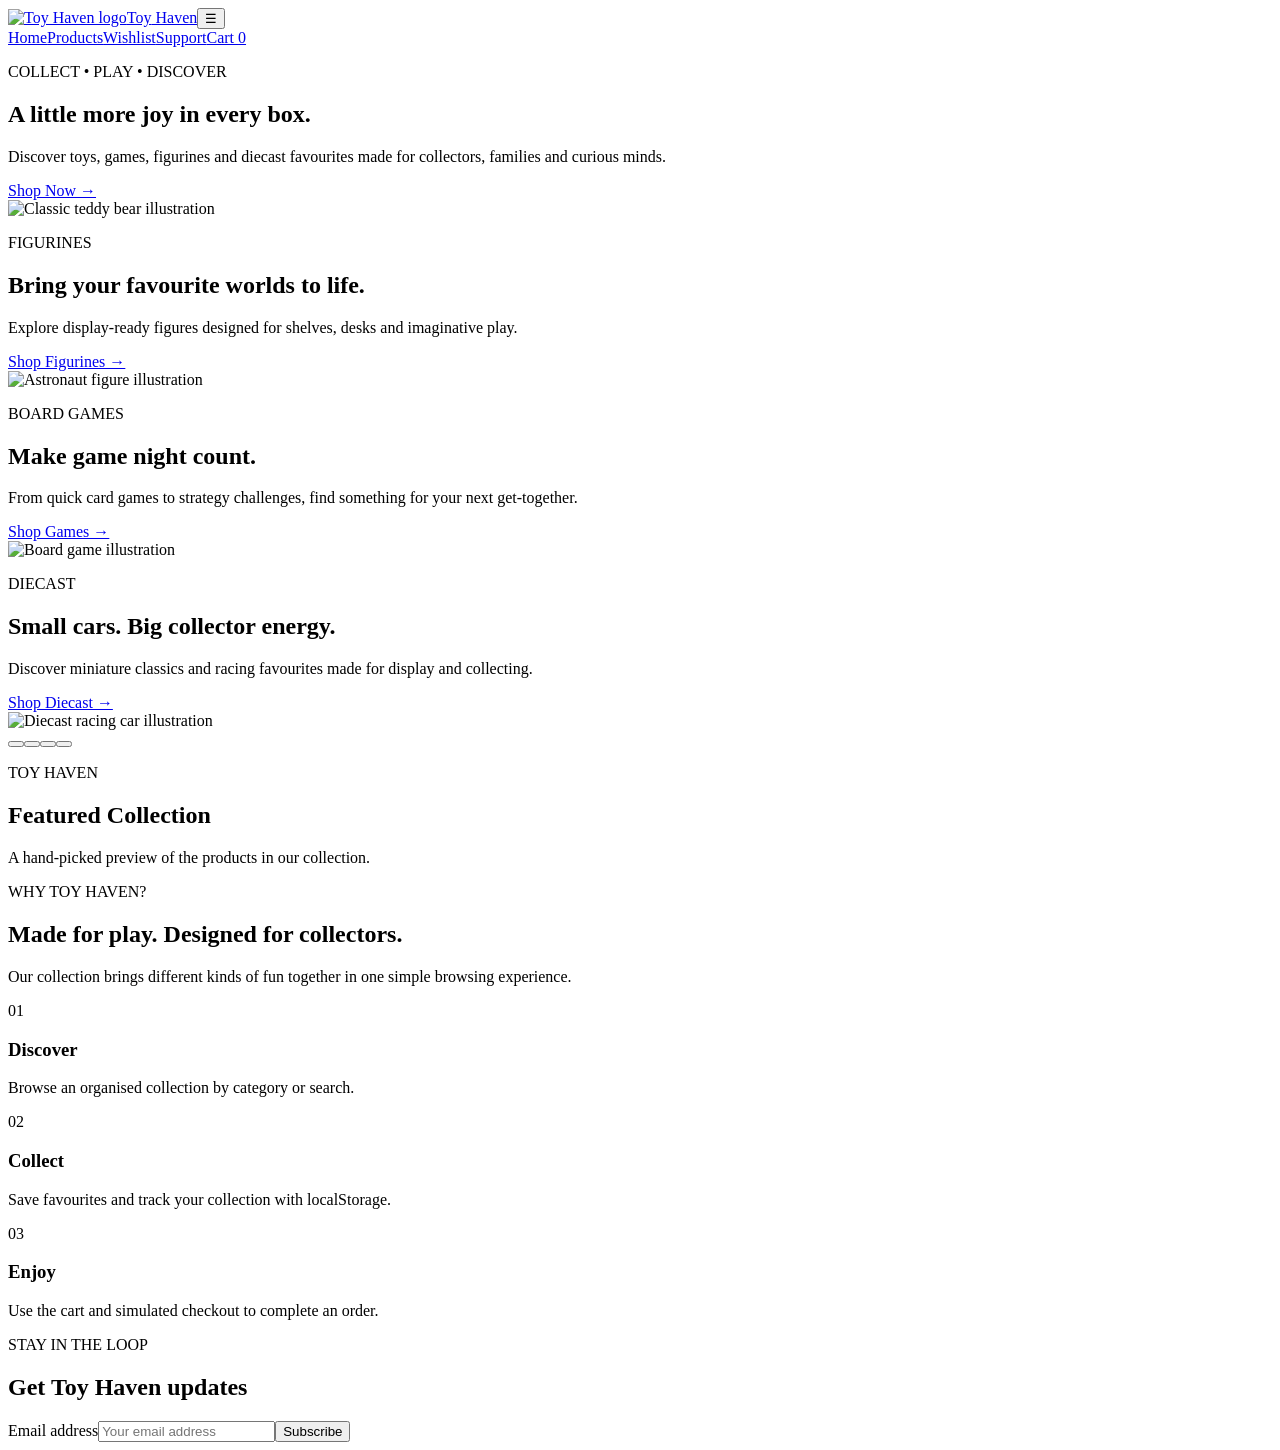
==== index.html @ 3252e7b7 "Add files via upload Upload Toy Haven website" ====
<!doctype html>
<html lang="en">
  <head>
    <meta charset="UTF-8" />
    <meta name="viewport" content="width=device-width, initial-scale=1.0" />
    <meta
      name="description"
      content="Toy Haven is a modern online toy and collectibles store for figurines, toys, board games and diecast cars."
    />
    <meta name="theme-color" content="#17243a" />
    <meta name="author" content="Toy Haven" />
    <title>Toy Haven | Home</title>
    <link rel="icon" href="images/favicon.svg" type="image/svg+xml" />
    <link rel="manifest" href="manifest.json" />
    <link rel="stylesheet" href="css/style.css" />
    <link rel="stylesheet" href="css/enhancements.css" />
  </head>
  <body>
    <header class="site-header">
      <a class="brand" href="index.html" aria-label="Toy Haven home"
        ><img src="images/logo.png" alt="Toy Haven logo" /><span
          class="brand-name"
          ><span>Toy</span> Haven</span
        ></a
      ><button
        class="menu-toggle"
        aria-label="Open navigation"
        aria-expanded="false"
      >
        ☰
      </button>
      <nav class="main-nav" aria-label="Main navigation">
        <a class="active" href="index.html">Home</a
        ><a class="" href="products.html">Products</a
        ><a class="" href="wishlist.html">Wishlist</a
        ><a class="" href="feedback.html">Support</a
        ><a class="" href="cart.html">Cart <span class="cart-count">0</span></a>
      </nav>
    </header>
    <main>
      <section class="hero" aria-label="Toy Haven promotions">
        <div class="hero-slide active">
          <div class="hero-copy">
            <p class="eyebrow">COLLECT • PLAY • DISCOVER</p>
            <h1>A little more joy in every box.</h1>
            <p>
              Discover toys, games, figurines and diecast favourites made for
              collectors, families and curious minds.
            </p>
            <a class="button" href="products.html">Shop Now →</a>
          </div>
          <div class="hero-art">
            <div class="hero-art-card">
              <img
                src="images/products/teddy-photo.png"
                alt="Classic teddy bear illustration"
              />
            </div>
          </div>
        </div>
        <div class="hero-slide">
          <div class="hero-copy">
            <p class="eyebrow">FIGURINES</p>
            <h1>Bring your favourite worlds to life.</h1>
            <p>
              Explore display-ready figures designed for shelves, desks and
              imaginative play.
            </p>
            <a class="button" href="products.html?category=Figurines"
              >Shop Figurines →</a
            >
          </div>
          <div class="hero-art">
            <div class="hero-art-card">
              <img
                src="images/products/astronaut-photo.png"
                alt="Astronaut figure illustration"
              />
            </div>
          </div>
        </div>
        <div class="hero-slide">
          <div class="hero-copy">
            <p class="eyebrow">BOARD GAMES</p>
            <h1>Make game night count.</h1>
            <p>
              From quick card games to strategy challenges, find something for
              your next get-together.
            </p>
            <a class="button" href="products.html?category=Board%20Games"
              >Shop Games →</a
            >
          </div>
          <div class="hero-art">
            <div class="hero-art-card">
              <img
                src="images/products/strategy-game-photo.png"
                alt="Board game illustration"
              />
            </div>
          </div>
        </div>
        <div class="hero-slide">
          <div class="hero-copy">
            <p class="eyebrow">DIECAST</p>
            <h1>Small cars. Big collector energy.</h1>
            <p>
              Discover miniature classics and racing favourites made for display
              and collecting.
            </p>
            <a class="button" href="products.html?category=Diecast%20Cars"
              >Shop Diecast →</a
            >
          </div>
          <div class="hero-art">
            <div class="hero-art-card">
              <img
                src="images/products/racing-car-photo.png"
                alt="Diecast racing car illustration"
              />
            </div>
          </div>
        </div>
        <div class="hero-dots" aria-label="Choose promotion">
          <button
            class="hero-dot active"
            aria-label="Promotion 1"
            aria-current="true"
          ></button
          ><button
            class="hero-dot"
            aria-label="Promotion 2"
            aria-current="false"
          ></button
          ><button
            class="hero-dot"
            aria-label="Promotion 3"
            aria-current="false"
          ></button
          ><button
            class="hero-dot"
            aria-label="Promotion 4"
            aria-current="false"
          ></button>
        </div>
      </section>
      <section class="section reveal">
        <div class="section-heading">
          <p class="eyebrow">TOY HAVEN</p>
          <h2>Featured Collection</h2>
          <p>A hand-picked preview of the products in our collection.</p>
        </div>
        <div id="featured-products" class="product-grid"></div>
      </section>
      <section class="potd reveal">
        <div id="product-of-day" class="potd-card"></div>
      </section>
      <section class="section split-section reveal">
        <div>
          <p class="eyebrow">WHY TOY HAVEN?</p>
          <h2>Made for play. Designed for collectors.</h2>
          <p>
            Our collection brings different kinds of fun together in one simple
            browsing experience.
          </p>
        </div>
        <div class="feature-list">
          <article>
            <span>01</span>
            <h3>Discover</h3>
            <p>Browse an organised collection by category or search.</p>
          </article>
          <article>
            <span>02</span>
            <h3>Collect</h3>
            <p>Save favourites and track your collection with localStorage.</p>
          </article>
          <article>
            <span>03</span>
            <h3>Enjoy</h3>
            <p>Use the cart and simulated checkout to complete an order.</p>
          </article>
        </div>
      </section>
      <section class="newsletter reveal">
        <div>
          <p class="eyebrow">STAY IN THE LOOP</p>
          <h2>Get Toy Haven updates</h2>
        </div>
        <form id="newsletter-form" class="inline-form">
          <label class="sr-only" for="newsletter-email">Email address</label
          ><input
            id="newsletter-email"
            type="email"
            placeholder="Your email address"
            required
          /><button class="button" type="submit">Subscribe</button>
        </form>
      </section>
    </main>
    <footer class="site-footer"></footer>
    <div id="product-modal" class="modal" hidden>
      <div class="modal-backdrop" aria-hidden="true"></div>
      <div
        class="modal-dialog"
        role="dialog"
        aria-modal="true"
        aria-labelledby="modal-title"
      >
        <button
          class="modal-close"
          type="button"
          aria-label="Close product details"
        >
          ×
        </button>
        <div class="modal-image"></div>
        <div class="modal-content">
          <p class="eyebrow modal-category"></p>
          <h2 id="modal-title" class="modal-title"></h2>
          <p class="modal-description"></p>
          <strong class="modal-price"></strong>
          <div class="button-row">
            <button type="button" class="button modal-add-cart">
              Add to Cart</button
            ><button type="button" class="button button-outline modal-wishlist">
              ♡ Wishlist
            </button>
          </div>
        </div>
      </div>
    </div>
    <script src="js/products.js"></script>
    <script src="js/main.js"></script>
  </body>
</html>
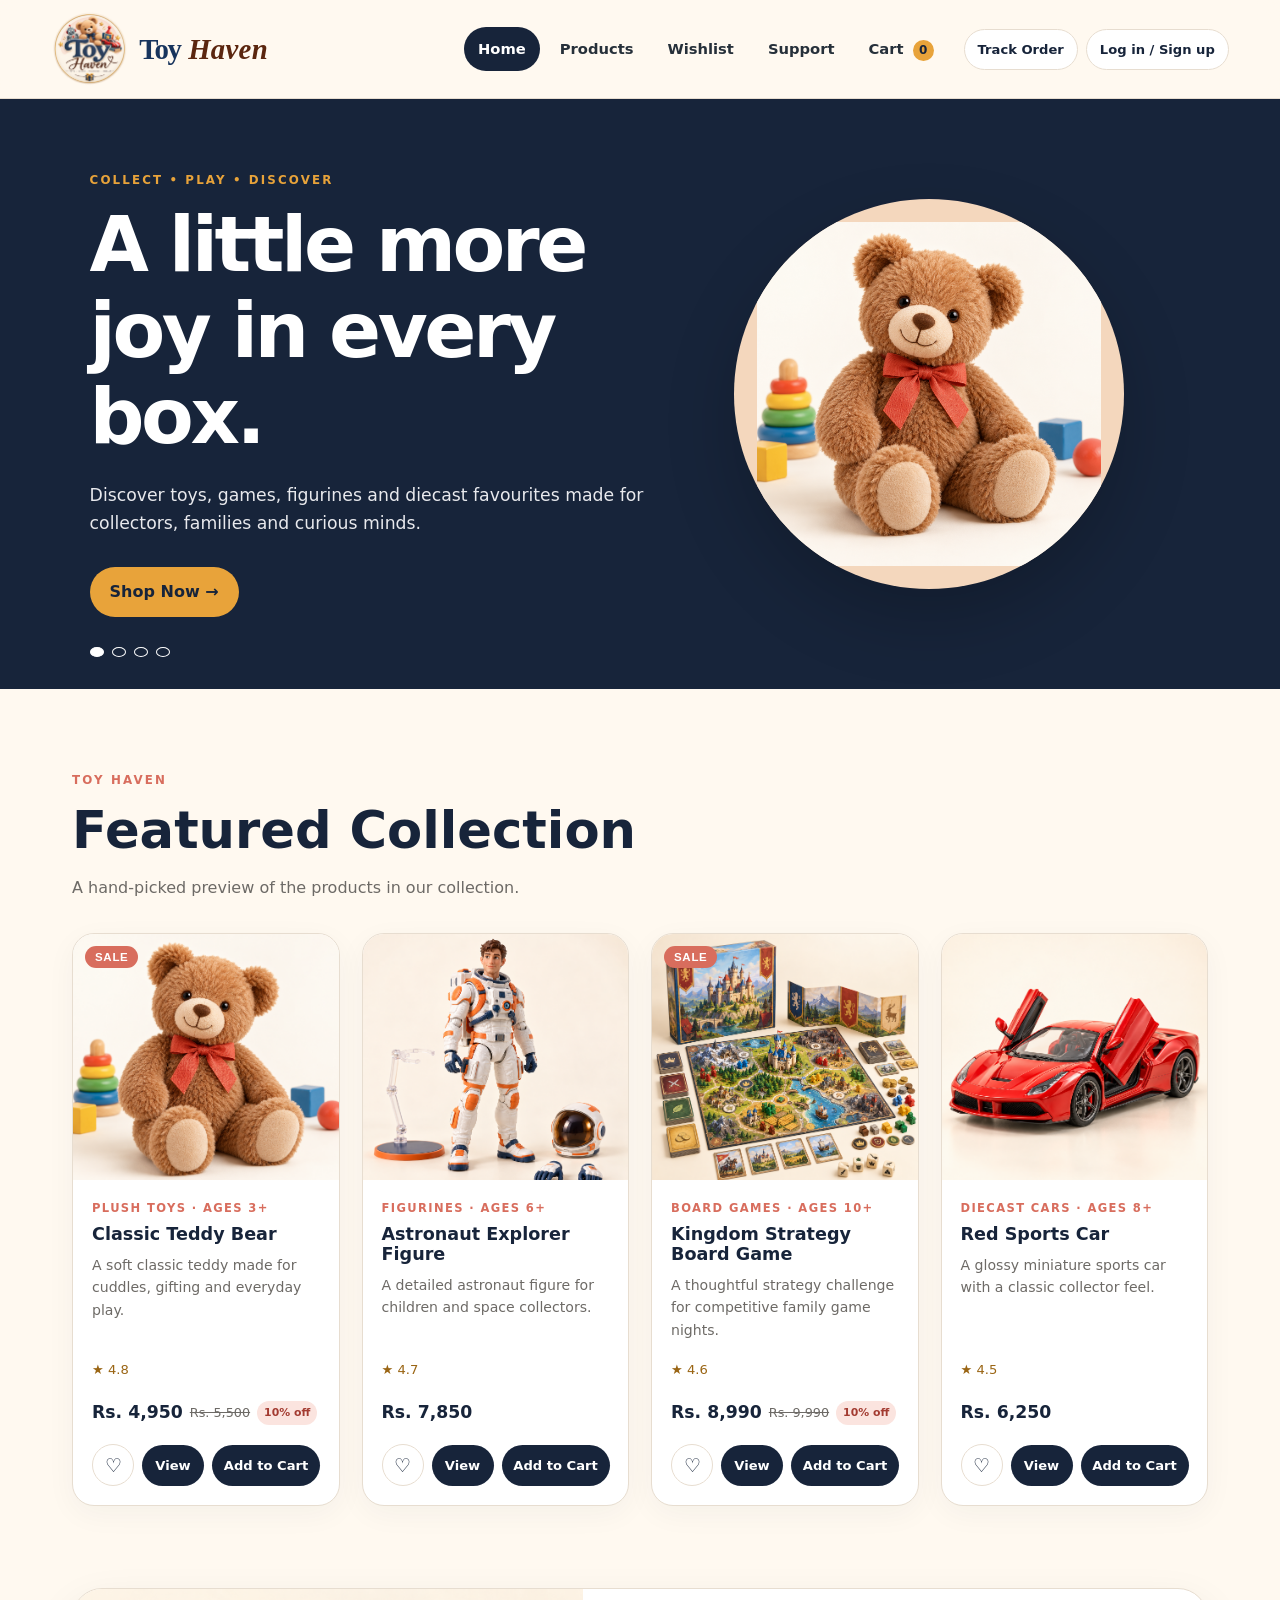
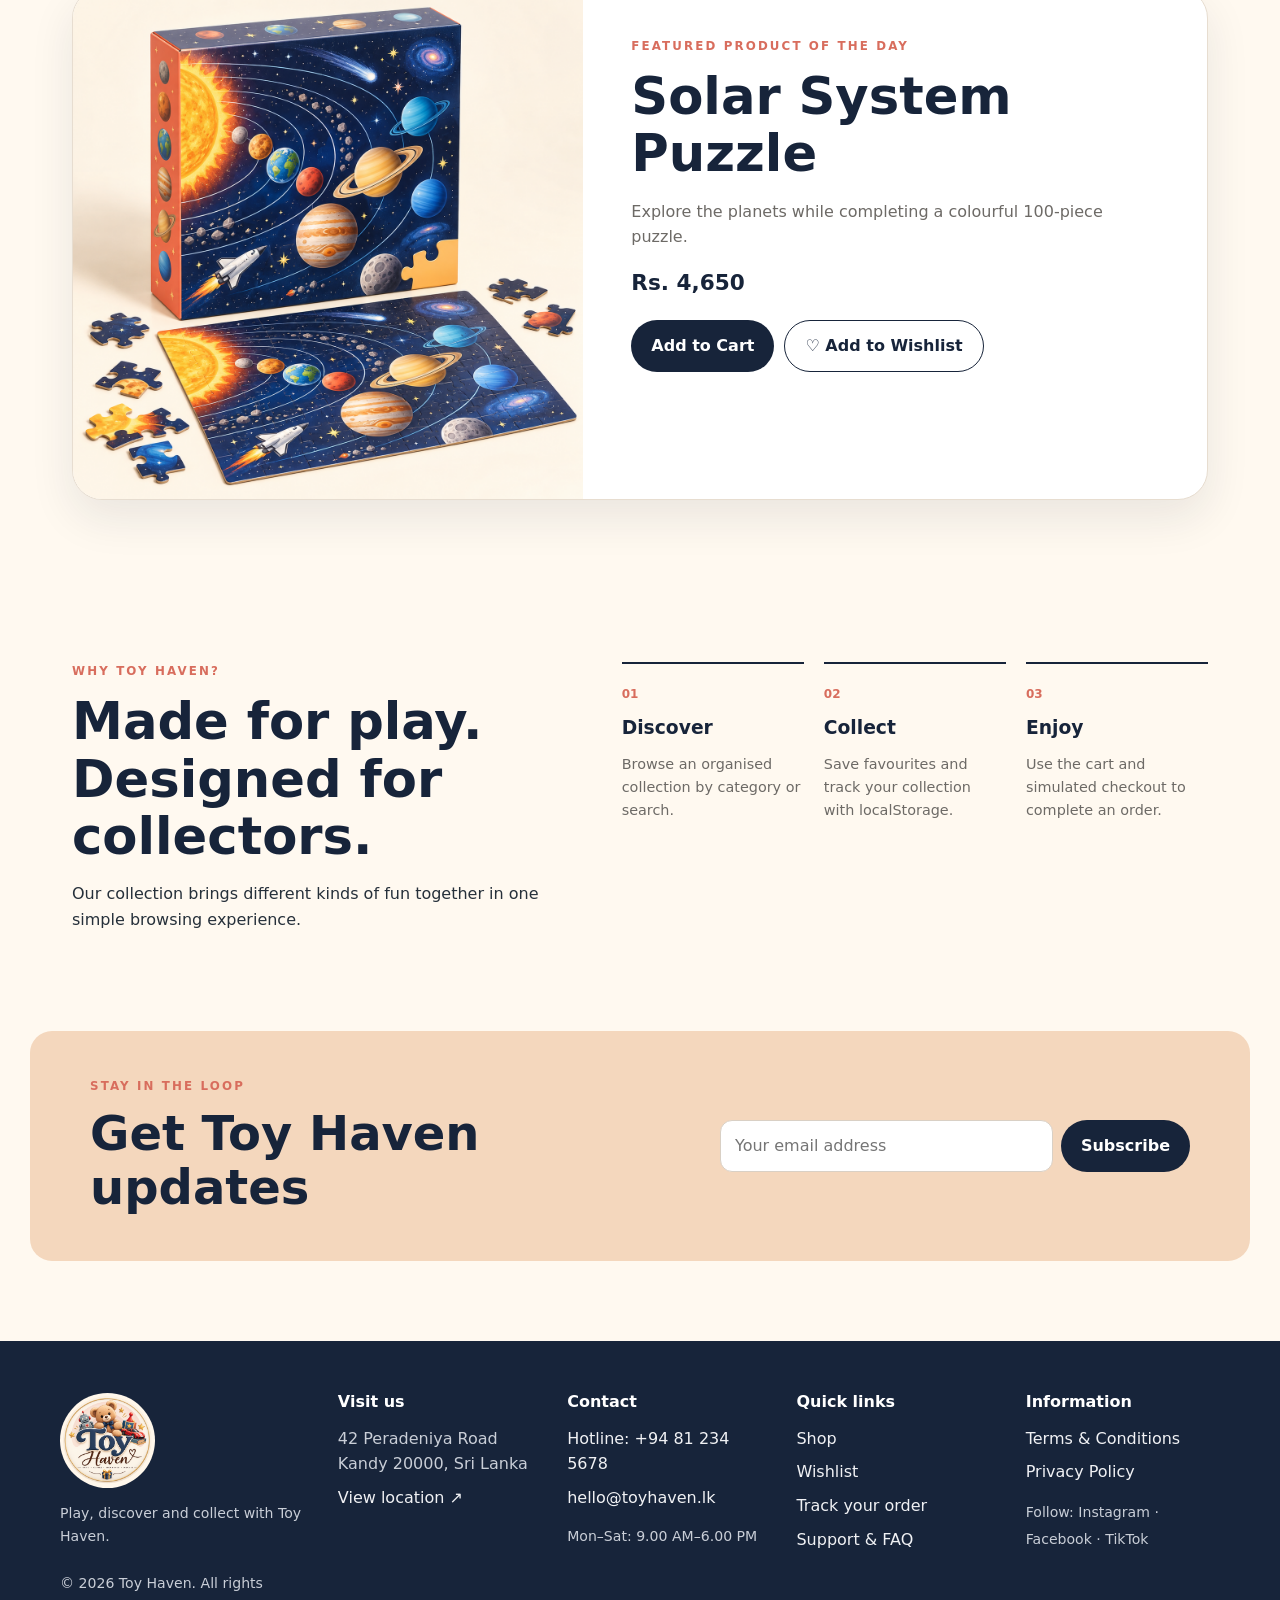
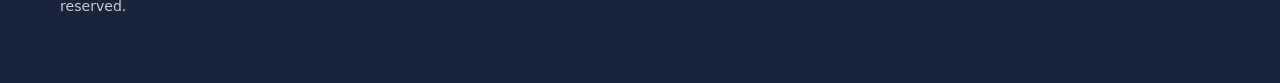
==== commit 105ac258: "Fix HTML validation issues" ====
--- a/index.html
+++ b/index.html
@@ -121,7 +121,7 @@
             </div>
           </div>
         </div>
-        <div class="hero-dots" aria-label="Choose promotion">
+        <div class="hero-dots" role="group" aria-label="Choose promotion">
           <button
             class="hero-dot active"
             aria-label="Promotion 1"
@@ -153,6 +153,7 @@
         <div id="featured-products" class="product-grid"></div>
       </section>
       <section class="potd reveal">
+        <h2 class="sr-only">Featured Product of the Day</h2>
         <div id="product-of-day" class="potd-card"></div>
       </section>
       <section class="section split-section reveal">
@@ -217,7 +218,7 @@
         <div class="modal-image"></div>
         <div class="modal-content">
           <p class="eyebrow modal-category"></p>
-          <h2 id="modal-title" class="modal-title"></h2>
+          <h2 id="modal-title" class="modal-title">Product Details</h2>
           <p class="modal-description"></p>
           <strong class="modal-price"></strong>
           <div class="button-row">
--- a/css/style.css
+++ b/css/style.css
@@ -0,0 +1,948 @@
+:root {
+  --navy: #17243a;
+  --ink: #26303a;
+  --cream: #fff9f0;
+  --paper: #ffffff;
+  --peach: #f4d7bd;
+  --gold: #e8a33a;
+  --rose: #d86d5d;
+  --sage: #7b9e78;
+  --blue: #6d87b5;
+  --line: #e7ddd0;
+  --muted: #6d6a66;
+  --shadow: 0 18px 45px rgba(23, 36, 58, 0.09);
+  --radius: 22px;
+}
+* {
+  box-sizing: border-box;
+}
+html {
+  scroll-behavior: smooth;
+}
+body {
+  margin: 0;
+  font-family:
+    Inter,
+    system-ui,
+    -apple-system,
+    BlinkMacSystemFont,
+    "Segoe UI",
+    sans-serif;
+  background: var(--cream);
+  color: var(--ink);
+  line-height: 1.6;
+}
+body.modal-open {
+  overflow: hidden;
+}
+img {
+  max-width: 100%;
+  display: block;
+}
+a {
+  color: inherit;
+}
+.sr-only {
+  position: absolute;
+  width: 1px;
+  height: 1px;
+  padding: 0;
+  margin: -1px;
+  overflow: hidden;
+  clip: rect(0, 0, 0, 0);
+  white-space: nowrap;
+  border: 0;
+}
+.site-header {
+  position: sticky;
+  top: 0;
+  z-index: 50;
+  background: rgba(255, 249, 240, 0.94);
+  backdrop-filter: blur(12px);
+  border-bottom: 1px solid var(--line);
+  display: flex;
+  align-items: center;
+  justify-content: space-between;
+  padding: 10px clamp(18px, 4vw, 58px);
+}
+.brand img {
+  width: 78px;
+  height: 78px;
+  object-fit: contain;
+}
+.main-nav {
+  display: flex;
+  align-items: center;
+  gap: 6px;
+}
+.main-nav a {
+  padding: 10px 14px;
+  text-decoration: none;
+  border-radius: 999px;
+  font-size: 0.92rem;
+  font-weight: 650;
+}
+.main-nav a:hover,
+.main-nav a.active {
+  background: var(--navy);
+  color: #fff;
+}
+.cart-count {
+  display: inline-grid;
+  place-items: center;
+  min-width: 21px;
+  height: 21px;
+  padding: 0 5px;
+  border-radius: 50%;
+  background: var(--gold);
+  color: var(--navy);
+  font-size: 0.75rem;
+  margin-left: 4px;
+}
+.menu-toggle {
+  display: none;
+  border: 0;
+  background: transparent;
+  font-size: 1.7rem;
+  color: var(--navy);
+  cursor: pointer;
+}
+.hero {
+  position: relative;
+  min-height: 590px;
+  overflow: hidden;
+  background: var(--navy);
+  color: #fff;
+}
+.hero-slide {
+  position: absolute;
+  inset: 0;
+  display: grid;
+  grid-template-columns: 1.05fr 0.95fr;
+  align-items: center;
+  padding: 70px clamp(24px, 7vw, 110px);
+  opacity: 0;
+  transform: scale(1.02);
+  transition:
+    opacity 0.7s ease,
+    transform 1.2s ease;
+  pointer-events: none;
+}
+.hero-slide.active {
+  opacity: 1;
+  transform: scale(1);
+  pointer-events: auto;
+}
+.hero-copy {
+  max-width: 620px;
+}
+.eyebrow {
+  font-size: 0.74rem;
+  letter-spacing: 0.18em;
+  font-weight: 800;
+  margin: 0 0 12px;
+  color: var(--rose);
+}
+.hero .eyebrow {
+  color: var(--gold);
+}
+h1,
+h2,
+h3 {
+  line-height: 1.12;
+  color: var(--navy);
+}
+h1 {
+  font-size: clamp(2.6rem, 6vw, 5.5rem);
+  letter-spacing: -0.045em;
+  margin: 0 0 22px;
+}
+.hero h1 {
+  color: #fff;
+}
+.hero p:not(.eyebrow) {
+  font-size: 1.08rem;
+  max-width: 560px;
+  color: #e8e9ed;
+  margin-bottom: 30px;
+}
+.hero-art {
+  display: grid;
+  place-items: center;
+  min-height: 350px;
+}
+.hero-art-card {
+  width: min(390px, 85vw);
+  aspect-ratio: 1;
+  border-radius: 50%;
+  background: var(--peach);
+  display: grid;
+  place-items: center;
+  box-shadow: 0 30px 70px rgba(0, 0, 0, 0.2);
+  overflow: hidden;
+}
+.hero-art-card img {
+  width: 88%;
+  height: 88%;
+  object-fit: contain;
+}
+.hero-dots {
+  position: absolute;
+  left: clamp(24px, 7vw, 110px);
+  bottom: 32px;
+  display: flex;
+  gap: 8px;
+}
+.hero-dot {
+  width: 10px;
+  height: 10px;
+  border-radius: 50%;
+  border: 1px solid #fff;
+  background: transparent;
+  cursor: pointer;
+}
+.hero-dot.active {
+  background: #fff;
+}
+.button {
+  display: inline-flex;
+  align-items: center;
+  justify-content: center;
+  gap: 7px;
+  border: 0;
+  border-radius: 999px;
+  background: var(--navy);
+  color: #fff;
+  padding: 12px 20px;
+  font: inherit;
+  font-weight: 750;
+  text-decoration: none;
+  cursor: pointer;
+  transition:
+    transform 0.2s ease,
+    box-shadow 0.2s ease,
+    background 0.2s ease;
+}
+.button:hover {
+  transform: translateY(-2px);
+  box-shadow: 0 10px 24px rgba(23, 36, 58, 0.18);
+}
+.hero .button {
+  background: var(--gold);
+  color: var(--navy);
+}
+.button.small {
+  padding: 9px 13px;
+  font-size: 0.82rem;
+}
+.button-secondary {
+  background: #eee7de;
+  color: var(--navy);
+}
+.button-outline {
+  background: transparent;
+  color: var(--navy);
+  border: 1px solid var(--navy);
+}
+.button-row {
+  display: flex;
+  flex-wrap: wrap;
+  gap: 10px;
+  margin-top: 20px;
+}
+.section {
+  max-width: 1220px;
+  margin: 0 auto;
+  padding: 82px clamp(20px, 4vw, 42px);
+}
+.section-heading {
+  max-width: 700px;
+  margin-bottom: 32px;
+}
+.section-heading h2,
+.split-section h2 {
+  font-size: clamp(2rem, 4vw, 3.4rem);
+  margin: 0 0 12px;
+}
+.section-heading > p:last-child {
+  color: var(--muted);
+}
+.product-grid {
+  display: grid;
+  grid-template-columns: repeat(4, minmax(0, 1fr));
+  gap: 22px;
+}
+.product-card {
+  background: var(--paper);
+  border: 1px solid var(--line);
+  border-radius: var(--radius);
+  overflow: hidden;
+  box-shadow: 0 8px 30px rgba(23, 36, 58, 0.045);
+  transition:
+    transform 0.25s ease,
+    box-shadow 0.25s ease;
+}
+.product-card:hover {
+  transform: translateY(-6px);
+  box-shadow: var(--shadow);
+}
+.product-image {
+  aspect-ratio: 1.08;
+  background: #f5eee5;
+  display: grid;
+  place-items: center;
+  overflow: hidden;
+}
+.product-image img {
+  width: 100%;
+  height: 100%;
+  object-fit: cover;
+  transition: transform 0.45s ease;
+}
+.product-card:hover .product-image img {
+  transform: scale(1.04);
+}
+.product-info {
+  padding: 19px;
+}
+.product-category {
+  font-size: 0.72rem;
+  text-transform: uppercase;
+  letter-spacing: 0.12em;
+  color: var(--rose);
+  font-weight: 800;
+  margin: 0 0 8px;
+}
+.product-info h3 {
+  font-size: 1.1rem;
+  margin: 0 0 9px;
+}
+.product-description {
+  font-size: 0.88rem;
+  color: var(--muted);
+  margin: 0 0 18px;
+  min-height: 4.2em;
+}
+.product-bottom {
+  display: flex;
+  align-items: center;
+  gap: 7px;
+  flex-wrap: wrap;
+}
+.product-bottom strong {
+  font-size: 1.08rem;
+  margin-right: auto;
+  color: var(--navy);
+}
+.icon-button {
+  width: 38px;
+  height: 38px;
+  border-radius: 50%;
+  border: 1px solid var(--line);
+  background: #fff;
+  color: var(--navy);
+  font-size: 1.2rem;
+  cursor: pointer;
+  transition: 0.2s;
+}
+.icon-button:hover,
+.icon-button.is-wished {
+  background: var(--peach);
+  border-color: var(--peach);
+}
+.split-section {
+  display: grid;
+  grid-template-columns: 0.9fr 1.1fr;
+  gap: 70px;
+  align-items: start;
+}
+.feature-list {
+  display: grid;
+  grid-template-columns: repeat(3, 1fr);
+  gap: 20px;
+}
+.feature-list article {
+  padding-top: 16px;
+  border-top: 2px solid var(--navy);
+}
+.feature-list span {
+  font-size: 0.75rem;
+  color: var(--rose);
+  font-weight: 800;
+}
+.feature-list h3 {
+  margin: 12px 0 8px;
+}
+.feature-list p {
+  color: var(--muted);
+  font-size: 0.9rem;
+}
+.newsletter {
+  max-width: 1220px;
+  margin: 0 auto 80px;
+  padding: 46px clamp(20px, 5vw, 60px);
+  background: var(--peach);
+  border-radius: var(--radius);
+  display: flex;
+  align-items: center;
+  justify-content: space-between;
+  gap: 25px;
+}
+.newsletter h2 {
+  margin: 0;
+  font-size: clamp(1.8rem, 4vw, 3rem);
+}
+.inline-form {
+  display: flex;
+  gap: 8px;
+  min-width: min(470px, 100%);
+}
+input,
+textarea,
+select {
+  width: 100%;
+  border: 1px solid #d9d0c5;
+  border-radius: 12px;
+  padding: 12px 14px;
+  font: inherit;
+  background: #fff;
+  color: var(--ink);
+  outline: none;
+  transition:
+    border-color 0.2s,
+    box-shadow 0.2s;
+}
+input:focus,
+textarea:focus,
+select:focus {
+  border-color: var(--blue);
+  box-shadow: 0 0 0 3px rgba(109, 135, 181, 0.16);
+}
+.site-footer {
+  background: var(--navy);
+  color: #e9ebef;
+  padding: 36px clamp(20px, 5vw, 60px);
+  display: flex;
+  justify-content: space-between;
+  gap: 20px;
+  flex-wrap: wrap;
+}
+.site-footer a {
+  margin-left: 20px;
+  color: #fff;
+}
+.page-intro {
+  max-width: 1220px;
+  margin: 0 auto;
+  padding: 78px clamp(20px, 4vw, 42px) 28px;
+}
+.page-intro h1 {
+  font-size: clamp(2.5rem, 6vw, 4.7rem);
+  max-width: 850px;
+  margin: 0 0 12px;
+}
+.page-intro > p:last-child {
+  color: var(--muted);
+  font-size: 1.05rem;
+}
+.toolbar {
+  display: grid;
+  grid-template-columns: minmax(220px, 1fr) auto;
+  gap: 18px;
+  align-items: center;
+  margin-bottom: 15px;
+}
+.search-box input {
+  min-height: 48px;
+}
+.filters {
+  display: flex;
+  gap: 7px;
+  flex-wrap: wrap;
+  justify-content: flex-end;
+}
+.filter-button {
+  border: 1px solid var(--line);
+  background: #fff;
+  border-radius: 999px;
+  padding: 10px 13px;
+  font: inherit;
+  font-size: 0.84rem;
+  cursor: pointer;
+}
+.filter-button:hover,
+.filter-button.selected {
+  background: var(--navy);
+  color: #fff;
+  border-color: var(--navy);
+}
+.result-count {
+  font-size: 0.85rem;
+  color: var(--muted);
+  margin: 0 0 22px;
+}
+.cart-layout,
+.checkout-layout {
+  display: grid;
+  grid-template-columns: 1.5fr 0.75fr;
+  gap: 28px;
+  align-items: start;
+}
+.summary-card,
+.form-card {
+  background: #fff;
+  border: 1px solid var(--line);
+  border-radius: var(--radius);
+  padding: 26px;
+  box-shadow: 0 8px 30px rgba(23, 36, 58, 0.045);
+}
+.summary-card {
+  position: sticky;
+  top: 110px;
+}
+.summary-card h2,
+.form-card h2 {
+  margin-top: 0;
+}
+.cart-table {
+  width: 100%;
+  border-collapse: collapse;
+}
+.cart-table th,
+.cart-table td {
+  text-align: left;
+  padding: 14px 8px;
+  border-bottom: 1px solid var(--line);
+  vertical-align: middle;
+}
+.cart-product {
+  display: flex;
+  align-items: center;
+  gap: 12px;
+}
+.cart-product img {
+  width: 70px;
+  height: 70px;
+  object-fit: cover;
+  border-radius: 12px;
+}
+.quantity-control {
+  display: inline-flex;
+  align-items: center;
+  border: 1px solid var(--line);
+  border-radius: 999px;
+  overflow: hidden;
+}
+.quantity-control button {
+  border: 0;
+  background: #f6f0e8;
+  width: 32px;
+  height: 32px;
+  cursor: pointer;
+  font-weight: 800;
+}
+.quantity-control span {
+  min-width: 30px;
+  text-align: center;
+}
+.summary-row {
+  display: flex;
+  justify-content: space-between;
+  padding: 10px 0;
+}
+.summary-total {
+  font-size: 1.2rem;
+  font-weight: 800;
+  border-top: 1px solid var(--line);
+  margin-top: 8px;
+  padding-top: 16px;
+}
+.summary-card > .button {
+  width: 100%;
+  margin-top: 10px;
+}
+.form-card {
+  display: grid;
+  gap: 8px;
+}
+.form-card fieldset {
+  border: 1px solid var(--line);
+  border-radius: 14px;
+  margin: 10px 0;
+  padding: 15px;
+  display: grid;
+  gap: 10px;
+}
+.form-card fieldset label {
+  display: flex;
+  gap: 8px;
+  align-items: center;
+}
+.form-card input[type="radio"] {
+  width: auto;
+}
+.form-message {
+  min-height: 25px;
+  margin: 4px 0;
+  font-size: 0.9rem;
+}
+.error {
+  color: #b23a33;
+}
+.success-text {
+  color: #2e6842;
+  font-weight: 700;
+}
+.success-panel {
+  max-width: 700px;
+  margin: 0 auto 80px;
+  background: #e5f1e5;
+  border: 1px solid #b9d5ba;
+  border-radius: var(--radius);
+  padding: 30px;
+  text-align: center;
+  animation: pop 0.5s ease;
+}
+.wishlist-status {
+  margin: 8px 0 14px;
+}
+.empty-state {
+  grid-column: 1/-1;
+  background: #fff;
+  border: 1px dashed #d7cbbd;
+  border-radius: var(--radius);
+  padding: 50px;
+  text-align: center;
+}
+.empty-state h2 {
+  margin-top: 0;
+}
+.accordion {
+  max-width: 850px;
+}
+.accordion-item {
+  border-top: 1px solid var(--line);
+}
+.accordion-question {
+  width: 100%;
+  background: none;
+  border: 0;
+  text-align: left;
+  padding: 20px 0;
+  font: inherit;
+  font-weight: 750;
+  color: var(--navy);
+  cursor: pointer;
+  display: flex;
+  justify-content: space-between;
+}
+.accordion-answer {
+  max-height: 0;
+  overflow: hidden;
+  transition: max-height 0.3s ease;
+}
+.accordion-answer.open {
+  max-height: 180px;
+}
+.accordion-answer p {
+  margin: 0 0 20px;
+  color: var(--muted);
+}
+.support-layout {
+  display: grid;
+  grid-template-columns: 0.8fr 1.2fr;
+  gap: 50px;
+}
+.potd {
+  max-width: 1220px;
+  margin: 0 auto;
+  padding: 0 clamp(20px, 4vw, 42px) 80px;
+}
+.potd-card {
+  background: #fff;
+  border: 1px solid var(--line);
+  border-radius: 30px;
+  overflow: hidden;
+  display: grid;
+  grid-template-columns: 0.9fr 1.1fr;
+  box-shadow: var(--shadow);
+}
+.potd-image {
+  background: #f1e6da;
+  min-height: 360px;
+}
+.potd-image img {
+  width: 100%;
+  height: 100%;
+  object-fit: cover;
+}
+.potd-content {
+  padding: 48px;
+}
+.potd-content h2 {
+  font-size: clamp(2rem, 4vw, 3.5rem);
+  margin: 0 0 12px;
+}
+.potd-content > p:not(.eyebrow) {
+  color: var(--muted);
+}
+.potd-content > strong {
+  font-size: 1.35rem;
+  color: var(--navy);
+}
+.modal[hidden] {
+  display: none;
+}
+.modal {
+  position: fixed;
+  inset: 0;
+  z-index: 100;
+  display: grid;
+  place-items: center;
+  padding: 20px;
+}
+.modal-backdrop {
+  position: absolute;
+  inset: 0;
+  background: rgba(23, 36, 58, 0.68);
+  backdrop-filter: blur(4px);
+}
+.modal-dialog {
+  position: relative;
+  width: min(850px, 100%);
+  max-height: 90vh;
+  overflow: auto;
+  background: #fff;
+  border-radius: 26px;
+  display: grid;
+  grid-template-columns: 0.9fr 1.1fr;
+  box-shadow: 0 30px 80px rgba(0, 0, 0, 0.25);
+  animation: pop 0.25s ease;
+}
+.modal-image {
+  background: #f1e6da;
+  min-height: 360px;
+}
+.modal-image img {
+  width: 100%;
+  height: 100%;
+  object-fit: cover;
+}
+.modal-content {
+  padding: 35px;
+}
+.modal-close {
+  position: absolute;
+  right: 15px;
+  top: 15px;
+  width: 40px;
+  height: 40px;
+  border: 0;
+  border-radius: 50%;
+  background: #fff;
+  cursor: pointer;
+  font-size: 1.4rem;
+}
+.modal-title {
+  font-size: 2.2rem;
+  margin: 0 0 12px;
+}
+.modal-description {
+  color: var(--muted);
+}
+.modal-price {
+  display: block;
+  font-size: 1.4rem;
+  margin-top: 18px;
+}
+.toast {
+  position: fixed;
+  right: 22px;
+  bottom: 22px;
+  z-index: 120;
+  background: var(--navy);
+  color: #fff;
+  padding: 13px 18px;
+  border-radius: 999px;
+  box-shadow: var(--shadow);
+  transform: translateY(20px);
+  opacity: 0;
+  pointer-events: none;
+  transition: 0.25s;
+}
+.toast.show {
+  transform: translateY(0);
+  opacity: 1;
+}
+.reveal {
+  opacity: 0;
+  transform: translateY(18px);
+  transition:
+    opacity 0.6s ease,
+    transform 0.6s ease;
+}
+.reveal.visible {
+  opacity: 1;
+  transform: none;
+}
+@keyframes pop {
+  from {
+    opacity: 0;
+    transform: scale(0.96);
+  }
+  to {
+    opacity: 1;
+    transform: scale(1);
+  }
+}
+@media (max-width: 1000px) {
+  .product-grid {
+    grid-template-columns: repeat(2, 1fr);
+  }
+  .hero-slide {
+    grid-template-columns: 1fr 0.75fr;
+  }
+  .split-section {
+    grid-template-columns: 1fr;
+  }
+  .cart-layout,
+  .checkout-layout,
+  .support-layout {
+    grid-template-columns: 1fr;
+  }
+  .summary-card {
+    position: static;
+  }
+  .potd-card,
+  .modal-dialog {
+    grid-template-columns: 1fr;
+  }
+  .potd-image,
+  .modal-image {
+    min-height: 300px;
+  }
+}
+@media (max-width: 720px) {
+  .site-header {
+    padding: 8px 16px;
+  }
+  .brand img {
+    width: 65px;
+    height: 65px;
+  }
+  .menu-toggle {
+    display: block;
+  }
+  .main-nav {
+    position: absolute;
+    left: 12px;
+    right: 12px;
+    top: 82px;
+    display: none;
+    flex-direction: column;
+    align-items: stretch;
+    background: #fff;
+    border: 1px solid var(--line);
+    border-radius: 18px;
+    padding: 8px;
+    box-shadow: var(--shadow);
+  }
+  .main-nav.open {
+    display: flex;
+  }
+  .main-nav a {
+    text-align: center;
+  }
+  .hero {
+    min-height: 690px;
+  }
+  .hero-slide {
+    grid-template-columns: 1fr;
+    padding: 50px 24px 90px;
+    align-content: center;
+  }
+  .hero-art {
+    min-height: 220px;
+    order: -1;
+  }
+  .hero-art-card {
+    width: 260px;
+  }
+  .hero h1 {
+    font-size: clamp(2.6rem, 13vw, 4rem);
+  }
+  .section {
+    padding-top: 60px;
+    padding-bottom: 60px;
+  }
+  .product-grid {
+    grid-template-columns: 1fr;
+  }
+  .feature-list {
+    grid-template-columns: 1fr;
+  }
+  .newsletter {
+    margin: 0 20px 60px;
+    display: block;
+  }
+  .inline-form {
+    margin-top: 20px;
+    display: grid;
+  }
+  .toolbar {
+    grid-template-columns: 1fr;
+  }
+  .filters {
+    justify-content: flex-start;
+  }
+  .cart-table thead {
+    display: none;
+  }
+  .cart-table,
+  .cart-table tbody,
+  .cart-table tr,
+  .cart-table td {
+    display: block;
+    width: 100%;
+  }
+  .cart-table tr {
+    padding: 15px 0;
+    border-bottom: 1px solid var(--line);
+  }
+  .cart-table td {
+    border: 0;
+    padding: 5px 0;
+  }
+  .cart-table td::before {
+    content: attr(data-label);
+    font-weight: 750;
+    color: var(--navy);
+    display: inline-block;
+    width: 105px;
+  }
+  .cart-product {
+    display: inline-flex;
+  }
+  .potd-content,
+  .modal-content {
+    padding: 28px;
+  }
+  .site-footer {
+    display: block;
+  }
+  .site-footer div {
+    margin-top: 15px;
+  }
+  .site-footer a {
+    margin: 0 20px 0 0;
+  }
+}
+@media (prefers-reduced-motion: reduce) {
+  *,
+  *::before,
+  *::after {
+    scroll-behavior: auto !important;
+    animation-duration: 0.01ms !important;
+    transition-duration: 0.01ms !important;
+  }
+}
--- a/css/enhancements.css
+++ b/css/enhancements.css
@@ -0,0 +1,570 @@
+/* Expanded catalogue, account, tracking and footer */
+.site-header {
+  gap: 16px;
+}
+.main-nav {
+  margin-left: auto;
+}
+.header-actions {
+  display: flex;
+  gap: 8px;
+}
+.header-link {
+  border: 1px solid var(--line);
+  background: #fff;
+  color: var(--navy);
+  border-radius: 999px;
+  padding: 9px 13px;
+  font: inherit;
+  font-size: 0.82rem;
+  font-weight: 750;
+  cursor: pointer;
+}
+.header-link:hover {
+  background: var(--peach);
+}
+.catalogue-controls {
+  display: grid;
+  grid-template-columns: minmax(240px, 2fr) repeat(3, minmax(145px, 1fr));
+  gap: 13px;
+  align-items: end;
+  background: #fff;
+  border: 1px solid var(--line);
+  border-radius: var(--radius);
+  padding: 20px;
+  margin-bottom: 18px;
+}
+.catalogue-controls label > span,
+.search-box > span {
+  display: block;
+  color: var(--navy);
+  font-size: 0.78rem;
+  font-weight: 800;
+  margin-bottom: 5px;
+}
+.catalogue-controls .sale-check {
+  display: flex;
+  align-items: center;
+  gap: 8px;
+  min-height: 46px;
+}
+.sale-check input {
+  width: auto;
+}
+.sale-check span {
+  margin: 0 !important;
+}
+.category-bar {
+  justify-content: flex-start;
+  margin-bottom: 16px;
+}
+.product-image {
+  position: relative;
+  width: 100%;
+  padding: 0;
+  border: 0;
+  cursor: pointer;
+}
+.sale-badge {
+  position: absolute;
+  z-index: 2;
+  left: 12px;
+  top: 12px;
+  background: var(--rose);
+  color: #fff;
+  border-radius: 999px;
+  padding: 5px 10px;
+  font-size: 0.72rem;
+  font-weight: 850;
+  letter-spacing: 0.06em;
+  text-transform: uppercase;
+}
+.rating {
+  font-size: 0.82rem;
+  color: #9a6514;
+  margin: -8px 0 12px;
+}
+.price-wrap {
+  display: flex;
+  align-items: center;
+  gap: 7px;
+  flex-wrap: wrap;
+  margin-right: auto;
+}
+.current-price {
+  color: var(--navy);
+  font-size: 1.08rem;
+}
+.price-wrap del {
+  color: var(--muted);
+  font-size: 0.8rem;
+}
+.discount-label {
+  font-size: 0.68rem;
+  font-weight: 800;
+  color: #a33b31;
+  background: #fbe4df;
+  border-radius: 999px;
+  padding: 3px 7px;
+}
+.modal-price .price-wrap {
+  margin-top: 18px;
+}
+.modal-meta {
+  background: #f8f3ec;
+  border-radius: 14px;
+  padding: 12px 16px;
+  margin-top: 16px;
+}
+.modal-meta p {
+  margin: 6px 0;
+  font-size: 0.9rem;
+  color: var(--muted);
+}
+.site-footer {
+  display: block;
+  padding: 52px clamp(20px, 5vw, 60px);
+}
+.footer-grid {
+  display: grid;
+  grid-template-columns: 1.25fr repeat(4, 1fr);
+  gap: 35px;
+  max-width: 1350px;
+  margin: 0 auto;
+}
+.footer-grid h2 {
+  color: #fff;
+  font-size: 1rem;
+  margin: 0 0 15px;
+}
+.footer-grid a,
+.footer-button {
+  display: block;
+  margin: 8px 0;
+  color: #f0f1f4;
+  text-decoration: none;
+}
+.footer-grid a:hover,
+.footer-button:hover {
+  text-decoration: underline;
+}
+.footer-button {
+  border: 0;
+  padding: 0;
+  background: none;
+  font: inherit;
+  cursor: pointer;
+}
+.footer-grid address {
+  font-style: normal;
+  color: #c9ced7;
+}
+.footer-grid p {
+  color: #c9ced7;
+  font-size: 0.88rem;
+}
+.footer-about img {
+  width: 95px;
+  background: #fff7eb;
+  border-radius: 50%;
+  margin-bottom: 14px;
+}
+.footer-about .copyright {
+  margin-top: 25px;
+}
+.social-label {
+  line-height: 1.9;
+}
+.utility-modal .compact-dialog {
+  grid-template-columns: 1fr;
+  width: min(520px, 100%);
+}
+.mini-form {
+  display: grid;
+  gap: 8px;
+  margin-top: 18px;
+}
+.mini-form .button {
+  margin-top: 8px;
+}
+.tab-buttons {
+  display: flex;
+  background: #f4ede4;
+  padding: 4px;
+  border-radius: 999px;
+}
+.tab-button {
+  flex: 1;
+  border: 0;
+  background: transparent;
+  border-radius: 999px;
+  padding: 9px;
+  font: inherit;
+  font-weight: 750;
+  cursor: pointer;
+}
+.tab-button.selected {
+  background: #fff;
+  box-shadow: 0 2px 10px rgba(23, 36, 58, 0.08);
+}
+.demo-note {
+  font-size: 0.75rem;
+  color: var(--muted);
+}
+.tracking-result {
+  margin-top: 18px;
+  border-radius: 14px;
+  padding: 16px;
+}
+.tracking-result:empty {
+  display: none;
+}
+.tracking-error {
+  background: #fbe8e5;
+  color: #8c3028;
+}
+.tracking-success {
+  background: #e7f2e8;
+  color: #285a38;
+}
+.tracking-result p {
+  margin: 5px 0;
+}
+.success-panel {
+  max-width: 800px;
+  margin: 70px auto;
+  padding: 55px clamp(24px, 6vw, 70px);
+}
+.success-panel h1 {
+  font-size: clamp(2.2rem, 5vw, 4rem);
+}
+.success-icon {
+  width: 72px;
+  height: 72px;
+  display: grid;
+  place-items: center;
+  margin: 0 auto 18px;
+  border-radius: 50%;
+  background: #2e6842;
+  color: #fff;
+  font-size: 2.2rem;
+  font-weight: 900;
+}
+.confirmation-details {
+  display: flex;
+  justify-content: center;
+  gap: 28px;
+  flex-wrap: wrap;
+  background: #fff;
+  border-radius: 16px;
+  padding: 18px;
+  margin: 24px 0;
+}
+.confirmation-details span {
+  display: grid;
+  gap: 3px;
+}
+.delivery-note {
+  color: #45604d;
+}
+.confirmation-actions {
+  justify-content: center;
+}
+.legal-content {
+  max-width: 900px;
+}
+.legal-content section {
+  background: #fff;
+  border: 1px solid var(--line);
+  border-radius: 18px;
+  padding: 24px;
+  margin: 18px 0;
+}
+.legal-content h2 {
+  margin-top: 0;
+}
+@media (max-width: 1180px) {
+  .site-header {
+    flex-wrap: wrap;
+  }
+  .header-actions {
+    order: 3;
+    width: 100%;
+    justify-content: flex-end;
+  }
+  .catalogue-controls {
+    grid-template-columns: repeat(2, 1fr);
+  }
+  .footer-grid {
+    grid-template-columns: repeat(3, 1fr);
+  }
+}
+@media (max-width: 720px) {
+  .header-actions {
+    width: auto;
+    order: initial;
+  }
+  .header-link {
+    font-size: 0.72rem;
+    padding: 8px 10px;
+  }
+  .header-actions .account-button {
+    display: none;
+  }
+  .catalogue-controls {
+    grid-template-columns: 1fr;
+  }
+  .footer-grid {
+    grid-template-columns: 1fr 1fr;
+  }
+  .footer-about {
+    grid-column: 1/-1;
+  }
+  .product-bottom {
+    align-items: center;
+  }
+  .success-panel {
+    margin: 35px 20px;
+  }
+  .confirmation-details {
+    display: grid;
+  }
+  .modal-title {
+    font-size: 1.8rem;
+  }
+}
+@media (max-width: 480px) {
+  .header-actions {
+    display: none;
+  }
+  .footer-grid {
+    grid-template-columns: 1fr;
+  }
+  .footer-about {
+    grid-column: auto;
+  }
+}
+
+/* Brand name, confirmation visibility and detailed order tracking */
+[hidden] {
+  display: none !important;
+}
+.brand {
+  display: flex;
+  align-items: center;
+  gap: 10px;
+  text-decoration: none;
+  flex-shrink: 0;
+}
+.brand-name {
+  font-family: "Palatino Linotype", "Book Antiqua", Palatino, Georgia, serif;
+  font-style: italic;
+  font-weight: 700;
+  font-size: clamp(1.5rem, 2.25vw, 2.05rem);
+  letter-spacing: 0.01em;
+  color: #5b260f;
+  white-space: nowrap;
+  line-height: 1;
+}
+.brand-name span {
+  font-family: Georgia, "Times New Roman", serif;
+  font-style: normal;
+  font-weight: 900;
+  color: #17345d;
+  letter-spacing: -0.045em;
+}
+.brand:hover .brand-name {
+  text-decoration: underline;
+  text-decoration-thickness: 2px;
+  text-underline-offset: 5px;
+}
+.success-panel {
+  scroll-margin-top: 120px;
+}
+.tracking-heading {
+  display: grid;
+  gap: 4px;
+  margin-bottom: 16px;
+}
+.tracking-heading strong {
+  font-size: 1.35rem;
+  color: var(--navy);
+}
+.tracking-label {
+  font-size: 0.7rem;
+  font-weight: 850;
+  letter-spacing: 0.12em;
+  text-transform: uppercase;
+  color: #477354;
+}
+.tracking-facts {
+  display: grid;
+  grid-template-columns: repeat(3, 1fr);
+  gap: 10px;
+  margin: 14px 0;
+}
+.tracking-facts p {
+  display: grid;
+  gap: 4px;
+  background: #fff;
+  border: 1px solid #cfe1d1;
+  border-radius: 12px;
+  padding: 11px;
+  margin: 0;
+}
+.tracking-facts span {
+  font-size: 0.69rem;
+  text-transform: uppercase;
+  letter-spacing: 0.06em;
+  color: #65756a;
+}
+.tracking-facts strong {
+  font-size: 0.82rem;
+  color: var(--navy);
+}
+.tracking-update {
+  color: #365842;
+}
+.tracking-timeline {
+  list-style: none;
+  margin: 20px 0 4px;
+  padding: 0;
+}
+.tracking-timeline li {
+  position: relative;
+  display: flex;
+  gap: 12px;
+  padding: 0 0 18px 6px;
+  color: #7c817d;
+}
+.tracking-timeline li::before {
+  content: "";
+  position: absolute;
+  left: 12px;
+  top: 18px;
+  bottom: 0;
+  width: 2px;
+  background: #d7ddd8;
+}
+.tracking-timeline li:last-child::before {
+  display: none;
+}
+.timeline-dot {
+  position: relative;
+  z-index: 1;
+  width: 14px;
+  height: 14px;
+  margin-top: 4px;
+  border: 3px solid #c7cfca;
+  background: #fff;
+  border-radius: 50%;
+  flex: 0 0 auto;
+}
+.tracking-timeline div {
+  display: grid;
+  gap: 2px;
+}
+.tracking-timeline small {
+  font-size: 0.76rem;
+}
+.tracking-timeline .complete,
+.tracking-timeline .current {
+  color: #2e6842;
+}
+.tracking-timeline .complete .timeline-dot {
+  background: #2e6842;
+  border-color: #2e6842;
+}
+.tracking-timeline .current .timeline-dot {
+  border-color: #2e6842;
+  box-shadow: 0 0 0 4px rgba(46, 104, 66, 0.14);
+}
+.policy-date {
+  font-size: 0.85rem !important;
+}
+.policy-note {
+  background: #fff2da;
+  border: 1px solid #edd19f;
+  border-radius: 16px;
+  padding: 18px;
+  margin-top: 22px;
+}
+.legal-content a {
+  color: #9d463b;
+  font-weight: 700;
+}
+.accordion-answer.open {
+  max-height: 260px;
+}
+.product-card {
+  display: flex;
+  flex-direction: column;
+}
+.product-info {
+  display: flex;
+  flex: 1;
+  flex-direction: column;
+}
+.product-info .rating {
+  margin-top: auto;
+}
+.product-price-row {
+  min-height: 42px;
+  display: flex;
+  align-items: center;
+  margin-bottom: 10px;
+}
+.product-price-row .price-wrap {
+  margin-right: 0;
+}
+.product-actions {
+  display: grid;
+  grid-template-columns: 42px minmax(62px, 0.72fr) minmax(108px, 1.28fr);
+  gap: 8px;
+  align-items: center;
+}
+.product-actions .icon-button {
+  width: 42px;
+  height: 42px;
+}
+.product-actions .button {
+  width: 100%;
+  min-width: 0;
+  padding: 10px 11px;
+  white-space: nowrap;
+}
+@media (max-width: 900px) {
+  .brand-name {
+    font-size: 1.45rem;
+  }
+  .tracking-facts {
+    grid-template-columns: 1fr;
+  }
+}
+@media (max-width: 720px) {
+  .brand {
+    gap: 6px;
+  }
+  .brand-name {
+    font-size: 1.25rem;
+  }
+  .brand img {
+    width: 58px;
+    height: 58px;
+  }
+}
+@media (max-width: 420px) {
+  .brand-name {
+    display: none;
+  }
+}
+@media (max-width: 360px) {
+  .product-actions {
+    grid-template-columns: 40px 1fr 1.35fr;
+    gap: 6px;
+  }
+  .product-actions .button {
+    font-size: 0.76rem;
+    padding: 9px 7px;
+  }
+}
